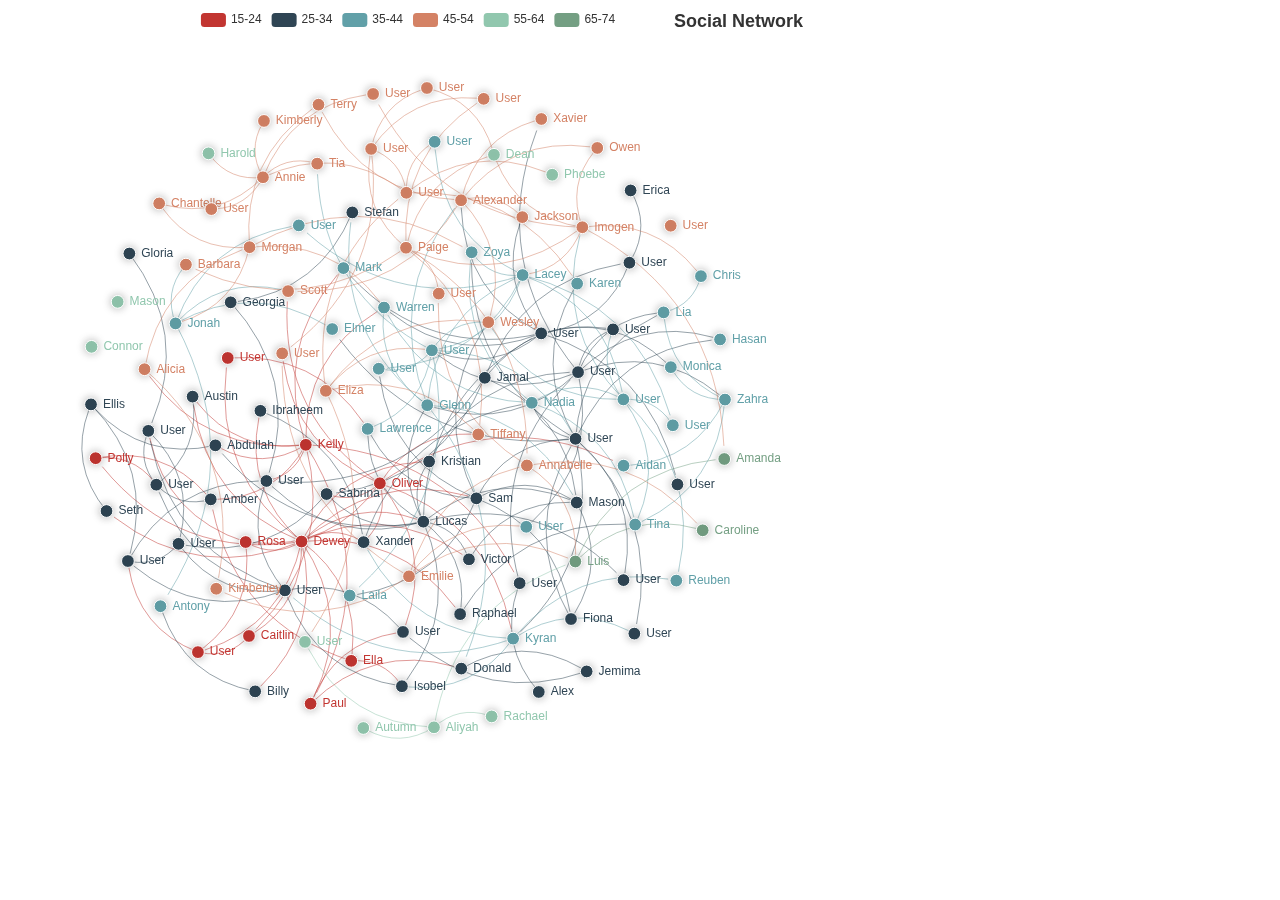
==== networking.html @ d070a6ab "1" ====
<!DOCTYPE html>
<html>

	<head>
		<meta charset="utf-8">
		<title>ECharts</title>
		<!-- 引入 echarts.js -->
		<script src="js/echarts.min.js"></script>
		<script src="js/jquery-1.11.0.min.js"></script>
		<script src="js/dataTool.js"></script>
	</head>

	<body>
		<!-- 为ECharts准备一个具备大小（宽高）的Dom -->
		<div id="main" style="width: 800px;height:800px;text-align: center;"></div>
		<script type="text/javascript">
			// 基于准备好的dom，初始化echarts实例
			var myChart = echarts.init(document.getElementById('main'));
			var option;
			myChart.showLoading();
			$.get('user3.gexf', function(xml) {
				myChart.hideLoading();

				var graph = echarts.dataTool.gexf.parse(xml);
				var categories = [];
				for(var i = 0; i < 6; i++) {
					categories[i] = {
						name: (10*i+15)+ "-" + (10*i+24)
					};
				}
				graph.nodes.forEach(function(node) {
					node.itemStyle = null;
					node.value = node.symbolSize;
					node.symbolSize /= 1.5;
					node.label = {
						normal: {
							show: node.symbolSize > 0
						}
					};
					node.category = node.attributes.modularity_class;
				});
				option = {
					title: {
						text: 'Social Network',
						top: 'top',
						left: 'right'
					},
					tooltip: {

					},
					legend: [{
						// selectedMode: 'single',
						data: categories.map(function(a) {
							return a.name;
						})
					}],
					animationDuration: 1500,
					animationEasingUpdate: 'quinticInOut',
					series: [{
						name: 'Social Network',
						type: 'graph',
						layout: 'none',
						data: graph.nodes,
						links: graph.links,
						categories: categories,
						roam: true,
						focusNodeAdjacency: true,
						itemStyle: {
							normal: {
								borderColor: '#fff',
								borderWidth: 1,
								shadowBlur: 10,
								shadowColor: 'rgba(0, 0, 0, 0.3)'
							}
						},
						label: {
							position: 'right',
							formatter: '{b}'
						},
						lineStyle: {
							color: 'source',
							curveness: 0.3
						},
						emphasis: {
							lineStyle: {
								width: 10
							}
						}
					}]
				};

				myChart.setOption(option);
			}, 'xml');

			//myChart.setOption(option);
		</script>
	</body>

</html>
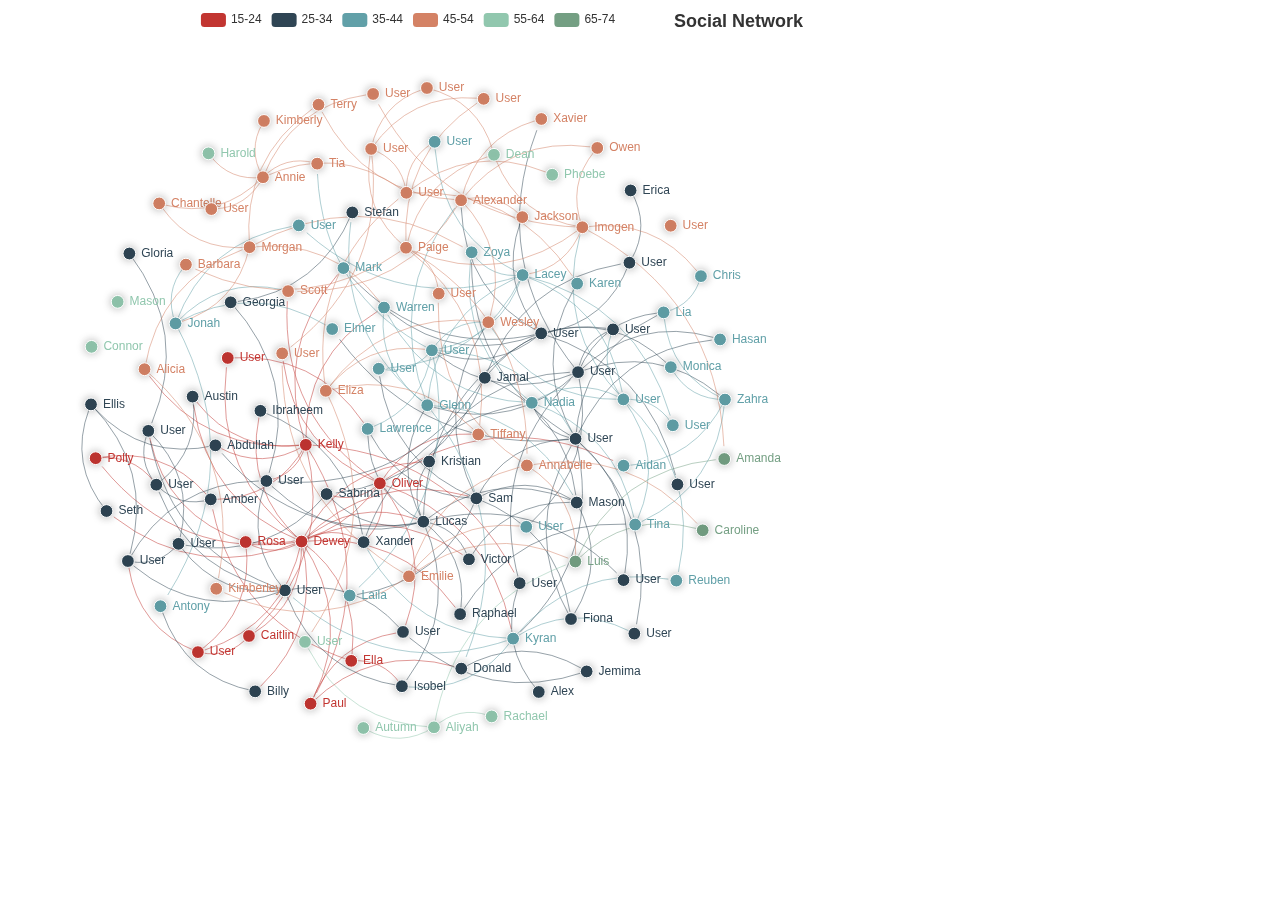
==== commit 601ea1d4: "update" ====
--- a/networking.html
+++ b/networking.html
@@ -3,7 +3,7 @@
 
 	<head>
 		<meta charset="utf-8">
-		<title>ECharts</title>
+		<title>Network</title>
 		<!-- 引入 echarts.js -->
 		<script src="js/echarts.min.js"></script>
 		<script src="js/jquery-1.11.0.min.js"></script>
@@ -92,7 +92,6 @@
 				myChart.setOption(option);
 			}, 'xml');
 
-			//myChart.setOption(option);
 		</script>
 	</body>
 
